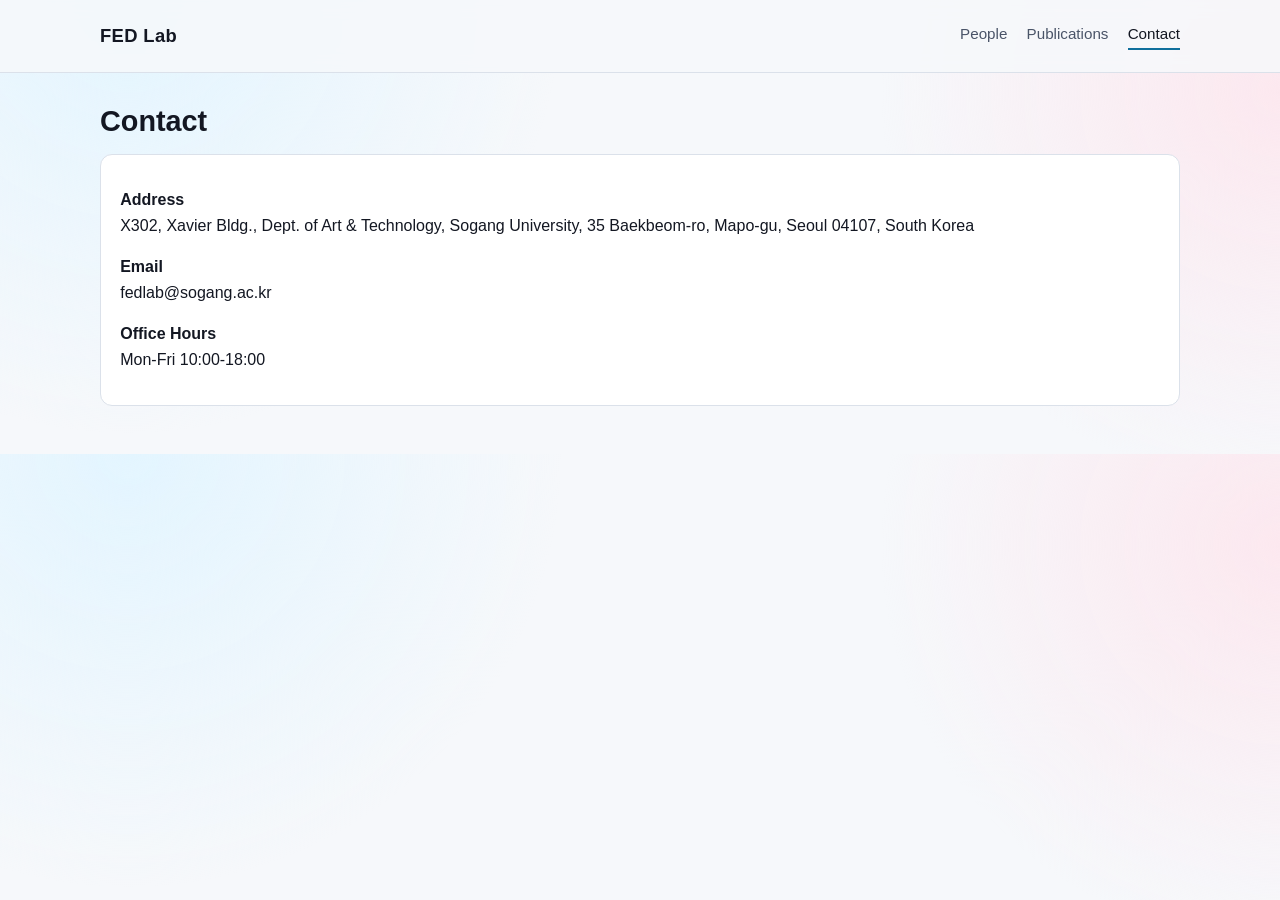
==== contact.html @ fdc89ba4 "Initial FED Lab homepage template" ====
<!DOCTYPE html>
<html lang="en">
  <head>
    <meta charset="UTF-8" />
    <meta name="viewport" content="width=device-width, initial-scale=1.0" />
    <title>FED Lab | Contact</title>
    <link rel="stylesheet" href="./styles.css" />
  </head>
  <body>
    <header class="site-header">
      <div class="container nav-wrap">
        <a class="brand" href="./index.html">FED Lab</a>
        <nav class="nav">
          <a href="./people.html">People</a>
          <a href="./publications.html">Publications</a>
          <a class="active" href="./contact.html">Contact</a>
        </nav>
      </div>
    </header>

    <main class="section">
      <div class="container">
        <h1 class="section-title">Contact</h1>
        <div class="list-card">
          <p>
            <strong>Address</strong><br />
            X302, Xavier Bldg., Dept. of Art &amp; Technology, Sogang
            University, 35 Baekbeom-ro, Mapo-gu, Seoul 04107, South Korea
          </p>
          <p><strong>Email</strong><br />fedlab@sogang.ac.kr</p>
          <p><strong>Office Hours</strong><br />Mon-Fri 10:00-18:00</p>
        </div>
      </div>
    </main>
  </body>
</html>
---- styles.css ----
:root {
  --bg: #f6f8fb;
  --paper: #ffffff;
  --ink: #131722;
  --muted: #4a5468;
  --line: #dbe1ea;
  --accent: #0f6f9c;
  --accent-soft: #e8f6fc;
}

* {
  box-sizing: border-box;
}

body {
  margin: 0;
  font-family: "Pretendard", "Noto Sans KR", "Apple SD Gothic Neo", sans-serif;
  color: var(--ink);
  background:
    radial-gradient(circle at 10% 0%, #e3f5ff 0%, transparent 35%),
    radial-gradient(circle at 100% 20%, #fce8ef 0%, transparent 30%),
    var(--bg);
  line-height: 1.6;
}

a {
  color: inherit;
  text-decoration: none;
}

.container {
  width: min(1080px, 92vw);
  margin: 0 auto;
}

.site-header {
  position: sticky;
  top: 0;
  z-index: 10;
  backdrop-filter: blur(8px);
  background-color: rgba(246, 248, 251, 0.85);
  border-bottom: 1px solid var(--line);
}

.nav-wrap {
  display: flex;
  align-items: center;
  justify-content: space-between;
  min-height: 72px;
}

.brand {
  font-size: 1.15rem;
  font-weight: 700;
  letter-spacing: 0.02em;
}

.nav {
  display: flex;
  gap: 1.2rem;
  font-size: 0.95rem;
}

.nav a {
  color: var(--muted);
  padding-bottom: 2px;
}

.nav a.active,
.nav a:hover {
  color: var(--ink);
  border-bottom: 2px solid var(--accent);
}

.hero {
  padding: 4rem 0 2rem;
}

.hero-grid {
  display: grid;
  grid-template-columns: 1.2fr 1fr;
  gap: 1.2rem;
}

.eyebrow {
  color: var(--accent);
  font-weight: 700;
  margin: 0;
}

h1 {
  font-size: clamp(2rem, 3.2vw, 3.2rem);
  line-height: 1.15;
  margin: 0.5rem 0 1rem;
}

.lead {
  color: var(--muted);
  max-width: 60ch;
}

.hero-card {
  background: linear-gradient(140deg, var(--paper) 0%, #f9fdff 100%);
  border: 1px solid var(--line);
  border-radius: 14px;
  padding: 1.2rem 1.2rem;
  box-shadow: 0 14px 28px rgba(25, 41, 65, 0.06);
}

.hero-actions {
  display: flex;
  gap: 0.8rem;
  margin-top: 1.2rem;
}

.btn {
  display: inline-block;
  border-radius: 999px;
  padding: 0.65rem 1rem;
  font-weight: 600;
  font-size: 0.92rem;
}

.btn-primary {
  background: var(--accent);
  color: #fff;
}

.btn-outline {
  background: var(--accent-soft);
  color: var(--accent);
}

.section {
  padding: 2rem 0 3rem;
}

.section-title {
  font-size: 1.8rem;
  margin: 0 0 1rem;
}

.cards {
  display: grid;
  grid-template-columns: repeat(3, minmax(0, 1fr));
  gap: 0.9rem;
}

.card {
  background: var(--paper);
  border: 1px solid var(--line);
  border-radius: 12px;
  padding: 1rem;
}

.list-card {
  background: var(--paper);
  border: 1px solid var(--line);
  border-radius: 12px;
  padding: 1rem 1.2rem;
}

.pub-list {
  padding-left: 1rem;
}

.pub-list li {
  margin-bottom: 0.6rem;
}

.site-footer {
  border-top: 1px solid var(--line);
  background: #fff;
}

.footer-grid {
  padding: 1.2rem 0 1.6rem;
  color: var(--muted);
  font-size: 0.92rem;
}

@media (max-width: 860px) {
  .hero-grid {
    grid-template-columns: 1fr;
  }

  .cards {
    grid-template-columns: 1fr;
  }

  .nav {
    font-size: 0.9rem;
    gap: 0.8rem;
  }
}
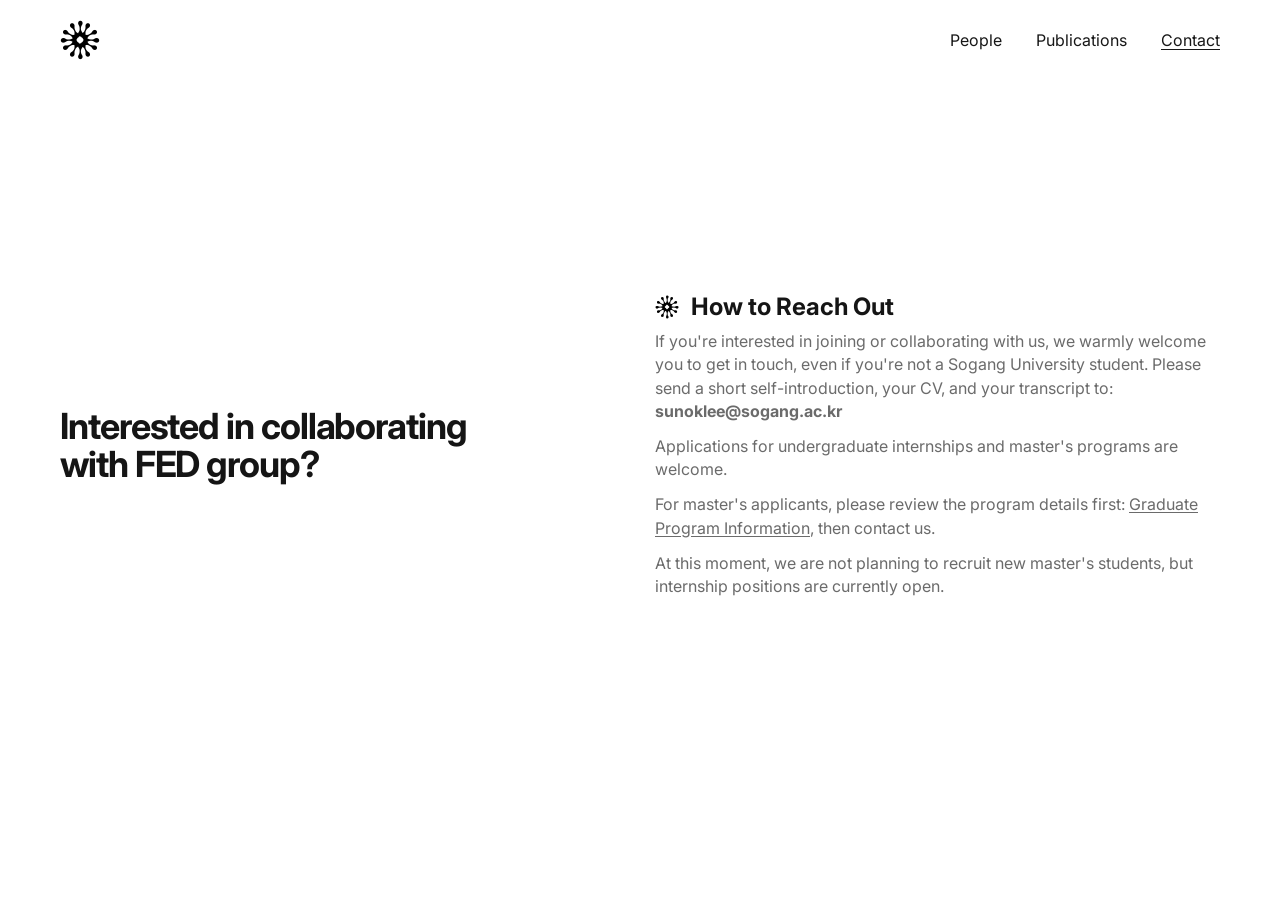
==== commit b062beac: "Update layout, publications, and contact page" ====
--- a/contact.html
+++ b/contact.html
@@ -3,34 +3,71 @@
   <head>
     <meta charset="UTF-8" />
     <meta name="viewport" content="width=device-width, initial-scale=1.0" />
-    <title>FED Lab | Contact</title>
+    <title>FED Group | Contact</title>
+    <link rel="icon" type="image/png" href="./assets/favicon.png" />
+    <link
+      rel="stylesheet"
+      href="https://fonts.googleapis.com/css2?family=Inter:wght@400;500;600&display=swap"
+    />
     <link rel="stylesheet" href="./styles.css" />
   </head>
   <body>
-    <header class="site-header">
-      <div class="container nav-wrap">
-        <a class="brand" href="./index.html">FED Lab</a>
+    <div class="page-shell">
+      <header class="site-header">
+        <a class="logo-link" href="./index.html" aria-label="Go to homepage">
+          <img
+            class="logo-mark"
+            src="./assets/logo1.png"
+            alt="FED group symbol"
+          />
+        </a>
         <nav class="nav">
           <a href="./people.html">People</a>
           <a href="./publications.html">Publications</a>
           <a class="active" href="./contact.html">Contact</a>
         </nav>
-      </div>
-    </header>
+      </header>
 
-    <main class="section">
-      <div class="container">
-        <h1 class="section-title">Contact</h1>
-        <div class="list-card">
-          <p>
-            <strong>Address</strong><br />
-            X302, Xavier Bldg., Dept. of Art &amp; Technology, Sogang
-            University, 35 Baekbeom-ro, Mapo-gu, Seoul 04107, South Korea
-          </p>
-          <p><strong>Email</strong><br />fedlab@sogang.ac.kr</p>
-          <p><strong>Office Hours</strong><br />Mon-Fri 10:00-18:00</p>
+      <main class="section page-content">
+        <div class="contact-layout">
+          <h1 class="contact-lede">
+            Interested in collaborating<br />
+            <span class="contact-line-two">with FED group?</span>
+          </h1>
+          <section class="contact-card">
+            <div class="contact-card-head">
+              <img src="./assets/logo1.png" alt="" class="contact-card-icon" />
+              <h2>How to Reach Out</h2>
+            </div>
+            <div class="contact-copy">
+              <p>
+                If you're interested in joining or collaborating with us, we
+                warmly welcome you to get in touch, even if you're not a Sogang
+                University student. Please send a short self-introduction, your
+                CV, and your transcript to: <strong>sunoklee@sogang.ac.kr</strong>
+              </p>
+              <p>
+                Applications for undergraduate internships and master's programs
+                are welcome.
+              </p>
+              <p>
+                For master's applicants, please review the program details
+                first:
+                <a
+                  href="https://creative.sogang.ac.kr/academics/academics_graduate-program-cloned-30309/"
+                  target="_blank"
+                  rel="noopener noreferrer"
+                  >Graduate Program Information</a
+                >, then contact us.
+              </p>
+              <p>
+                At this moment, we are not planning to recruit new master's
+                students, but internship positions are currently open.
+              </p>
+            </div>
+          </section>
         </div>
-      </div>
-    </main>
+      </main>
+    </div>
   </body>
 </html>
--- a/styles.css
+++ b/styles.css
@@ -1,11 +1,9 @@
 :root {
-  --bg: #f6f8fb;
-  --paper: #ffffff;
-  --ink: #131722;
-  --muted: #4a5468;
-  --line: #dbe1ea;
-  --accent: #0f6f9c;
-  --accent-soft: #e8f6fc;
+  --bg: #ffffff;
+  --panel: #ffffff;
+  --ink: #151515;
+  --muted: #6b6b6b;
+  --line: #d9d9d9;
 }
 
 * {
@@ -14,182 +12,423 @@
 
 body {
   margin: 0;
-  font-family: "Pretendard", "Noto Sans KR", "Apple SD Gothic Neo", sans-serif;
+  min-height: 100vh;
+  font-family: "Inter", "Noto Sans KR", sans-serif;
+  font-size: 16px;
   color: var(--ink);
-  background:
-    radial-gradient(circle at 10% 0%, #e3f5ff 0%, transparent 35%),
-    radial-gradient(circle at 100% 20%, #fce8ef 0%, transparent 30%),
-    var(--bg);
-  line-height: 1.6;
+  background: var(--bg);
+}
+
+html,
+body,
+button,
+input,
+select,
+textarea {
+  font-family: "Inter", "Noto Sans KR", sans-serif;
 }
 
 a {
+  text-decoration: none;
   color: inherit;
-  text-decoration: none;
-}
-
-.container {
-  width: min(1080px, 92vw);
+}
+
+.page-shell {
+  width: 100%;
+  max-width: 1200px;
   margin: 0 auto;
+  background: var(--panel);
+  border: 0;
+  border-radius: 0;
+  padding: 20px 20px 14px;
+  min-height: 100vh;
+  display: flex;
+  flex-direction: column;
 }
 
 .site-header {
-  position: sticky;
-  top: 0;
-  z-index: 10;
-  backdrop-filter: blur(8px);
-  background-color: rgba(246, 248, 251, 0.85);
-  border-bottom: 1px solid var(--line);
-}
-
-.nav-wrap {
   display: flex;
   align-items: center;
   justify-content: space-between;
-  min-height: 72px;
-}
-
-.brand {
-  font-size: 1.15rem;
+}
+
+.logo-mark {
+  width: 40px;
+  height: 40px;
+  object-fit: contain;
+}
+
+.logo-link {
+  display: inline-flex;
+}
+
+.nav {
+  display: flex;
+  gap: 34px;
+}
+
+.nav a {
+  font-size: 16px;
+  color: #171717;
+}
+
+.nav a:hover {
+  text-decoration: underline;
+  text-underline-offset: 3px;
+}
+
+.nav a.active {
+  text-decoration: underline;
+  text-underline-offset: 3px;
+}
+
+.home-main {
+  min-height: 600px;
+  flex: 1;
+}
+
+.hero {
+  padding-top: 110px;
+  display: grid;
+  grid-template-columns: 1fr 1fr;
+  gap: 38px;
+  align-items: start;
+}
+
+.hero-title {
+  margin: 0;
+  max-width: 410px;
+  font-size: clamp(56px, 6vw, 90px);
+  line-height: 0.93;
+  letter-spacing: -0.02em;
   font-weight: 700;
-  letter-spacing: 0.02em;
-}
-
-.nav {
-  display: flex;
-  gap: 1.2rem;
-  font-size: 0.95rem;
-}
-
-.nav a {
-  color: var(--muted);
-  padding-bottom: 2px;
-}
-
-.nav a.active,
-.nav a:hover {
-  color: var(--ink);
-  border-bottom: 2px solid var(--accent);
-}
-
-.hero {
-  padding: 4rem 0 2rem;
-}
-
-.hero-grid {
+}
+
+.hero-wordmark {
+  width: min(100%, 500px);
+  height: auto;
+  display: block;
+}
+
+.hero-right p {
+  margin: 138px 0 0;
+  font-size: 16px;
+  color: var(--muted);
+  line-height: 1.45;
+}
+
+.site-footer {
+  margin-top: auto;
+  padding-top: 17px;
+  border-top: 0;
+  display: flex;
+  flex-direction: column;
+  align-items: flex-start;
+  gap: 10px;
+}
+
+.footer-icons {
+  width: 84px;
+  height: auto;
+  object-fit: contain;
+}
+
+.footer-text {
+  margin: 0;
+  font-size: 16px;
+  color: var(--muted);
+  line-height: 1.35;
+}
+
+.section {
+  width: 100%;
+  margin: 0;
+  padding: 28px 0 0;
+  background: var(--panel);
+  border: 0;
+  border-radius: 0;
+}
+
+.section-title {
+  margin: 0 0 18px;
+  font-size: 16px;
+  font-weight: 600;
+}
+
+.page-content {
+  padding-top: 26px;
+  flex: 1;
+}
+
+.tab-gap {
+  padding-top: 62px;
+}
+
+.pubs-wrap {
+  display: flex;
+  flex-direction: column;
+  gap: 28px;
+  max-width: 980px;
+  margin: 0 auto;
+  width: 100%;
+}
+
+.pub-year {
+  border-top: 0;
+  padding-top: 0;
+  display: block;
+}
+
+.pub-year h2 {
+  margin: 0 0 14px;
+  font-size: 20px;
+  font-weight: 700;
+}
+
+.pub-year ul {
+  margin: 0;
+  padding: 0;
+  list-style: none;
+}
+
+.pub-year li {
+  margin: 0;
+  color: #323232;
+  font-size: 16px;
+  line-height: 1.48;
+}
+
+.pub-entry {
+  margin: 0 0 18px;
+}
+
+.pub-entry:last-child {
+  margin-bottom: 0;
+}
+
+.pub-entry-title,
+.pub-entry-authors,
+.pub-entry-venue {
+  margin: 0 0 4px;
+  font-size: 16px;
+  line-height: 1.45;
+}
+
+.pub-entry-title {
+  font-weight: 600;
+}
+
+.pub-entry-authors {
+  color: #222;
+}
+
+.pub-entry-venue {
+  color: var(--muted);
+  margin-bottom: 0;
+}
+
+.pub-source {
+  margin-top: 8px;
+  color: var(--muted);
+  font-size: 16px;
+}
+
+.people-grid {
   display: grid;
-  grid-template-columns: 1.2fr 1fr;
-  gap: 1.2rem;
-}
-
-.eyebrow {
-  color: var(--accent);
+  grid-template-columns: repeat(4, minmax(160px, 220px));
+  justify-content: center;
+  gap: 20px;
+}
+
+.member-card {
+  width: 100%;
+  text-align: center;
+}
+
+.member-card h3 {
+  margin: 6px 0 3px;
+  font-size: 16px;
   font-weight: 700;
-  margin: 0;
-}
-
-h1 {
-  font-size: clamp(2rem, 3.2vw, 3.2rem);
-  line-height: 1.15;
-  margin: 0.5rem 0 1rem;
-}
-
-.lead {
-  color: var(--muted);
-  max-width: 60ch;
-}
-
-.hero-card {
-  background: linear-gradient(140deg, var(--paper) 0%, #f9fdff 100%);
-  border: 1px solid var(--line);
-  border-radius: 14px;
-  padding: 1.2rem 1.2rem;
-  box-shadow: 0 14px 28px rgba(25, 41, 65, 0.06);
-}
-
-.hero-actions {
-  display: flex;
-  gap: 0.8rem;
-  margin-top: 1.2rem;
-}
-
-.btn {
-  display: inline-block;
-  border-radius: 999px;
-  padding: 0.65rem 1rem;
-  font-weight: 600;
-  font-size: 0.92rem;
-}
-
-.btn-primary {
-  background: var(--accent);
-  color: #fff;
-}
-
-.btn-outline {
-  background: var(--accent-soft);
-  color: var(--accent);
-}
-
-.section {
-  padding: 2rem 0 3rem;
-}
-
-.section-title {
-  font-size: 1.8rem;
-  margin: 0 0 1rem;
+}
+
+.member-card p {
+  margin: 0;
+  color: var(--muted);
+  font-size: 16px;
+}
+
+.member-photo {
+  width: 82%;
+  aspect-ratio: 1 / 1;
+  border: 1px solid #cfcfcf;
+  background: #fafafa;
+  margin: 0 auto;
+}
+
+.member-photo.empty {
+  background: linear-gradient(135deg, #f4f4f4 0%, #fcfcfc 100%);
+}
+
+.contact-layout {
+  display: grid;
+  grid-template-columns: 1fr 1fr;
+  gap: 30px;
+  align-items: center;
+  min-height: calc(100vh - 180px);
+}
+
+.contact-lede {
+  margin: 0;
+  max-width: 620px;
+  font-size: 36px;
+  line-height: 1.05;
+  font-weight: 700;
+  letter-spacing: -0.03em;
+}
+
+.contact-line-two {
+  white-space: nowrap;
+}
+
+
+.contact-card {
+  background: transparent;
+  border-radius: 0;
+  padding: 0;
+}
+
+.contact-card-head {
+  display: flex;
+  align-items: center;
+  gap: 12px;
+  margin-bottom: 10px;
+}
+
+.contact-card-icon {
+  width: 24px;
+  height: 24px;
+  object-fit: contain;
+}
+
+.contact-card h2 {
+  margin: 0;
+  font-size: 24px;
+  line-height: 1.1;
+  font-weight: 700;
+}
+
+.contact-copy p {
+  margin: 0 0 12px;
+  color: var(--muted);
+  font-size: 16px;
+  line-height: 1.45;
+}
+
+.contact-copy p:last-child {
+  margin-bottom: 0;
+}
+
+.contact-copy a {
+  text-decoration: underline;
+  text-underline-offset: 2px;
 }
 
 .cards {
   display: grid;
   grid-template-columns: repeat(3, minmax(0, 1fr));
-  gap: 0.9rem;
-}
-
-.card {
-  background: var(--paper);
+  gap: 14px;
+}
+
+.card,
+.list-card {
   border: 1px solid var(--line);
-  border-radius: 12px;
-  padding: 1rem;
-}
-
-.list-card {
-  background: var(--paper);
-  border: 1px solid var(--line);
-  border-radius: 12px;
-  padding: 1rem 1.2rem;
-}
-
-.pub-list {
-  padding-left: 1rem;
-}
-
-.pub-list li {
-  margin-bottom: 0.6rem;
-}
-
-.site-footer {
-  border-top: 1px solid var(--line);
-  background: #fff;
-}
-
-.footer-grid {
-  padding: 1.2rem 0 1.6rem;
-  color: var(--muted);
-  font-size: 0.92rem;
-}
-
-@media (max-width: 860px) {
-  .hero-grid {
+  border-radius: 10px;
+  padding: 14px;
+  background: #fbfbfb;
+}
+
+@media (max-width: 900px) {
+  .page-shell,
+  .section {
+    margin: 0 auto;
+    padding: 13px 14px 0;
+  }
+
+  .nav {
+    gap: 14px;
+  }
+
+  .nav a {
+    font-size: 16px;
+  }
+
+  .home-main {
+    min-height: unset;
+  }
+
+  .hero {
+    padding-top: 46px;
     grid-template-columns: 1fr;
+    gap: 16px;
+  }
+
+  .hero-right p {
+    margin-top: 0;
+    font-size: 16px;
+  }
+
+  .site-footer {
+    gap: 12px;
+  }
+
+  .footer-text {
+    font-size: 15px;
   }
 
   .cards {
     grid-template-columns: 1fr;
   }
 
-  .nav {
-    font-size: 0.9rem;
-    gap: 0.8rem;
-  }
-}
+  .people-grid {
+    grid-template-columns: repeat(2, minmax(160px, 220px));
+    justify-content: center;
+    gap: 14px;
+  }
+
+  .member-card {
+    max-width: 100%;
+  }
+
+  .member-photo {
+    width: 80%;
+  }
+
+  .pub-year {
+    display: block;
+  }
+
+  .contact-layout {
+    grid-template-columns: 1fr;
+    min-height: auto;
+    gap: 18px;
+  }
+
+  .contact-lede {
+    max-width: none;
+    font-size: 30px;
+  }
+
+  .contact-card {
+    padding: 0;
+  }
+
+  .contact-card h2 {
+    font-size: 24px;
+  }
+}
+
+@media (max-width: 680px) {
+  .people-grid {
+    grid-template-columns: 1fr;
+  }
+}
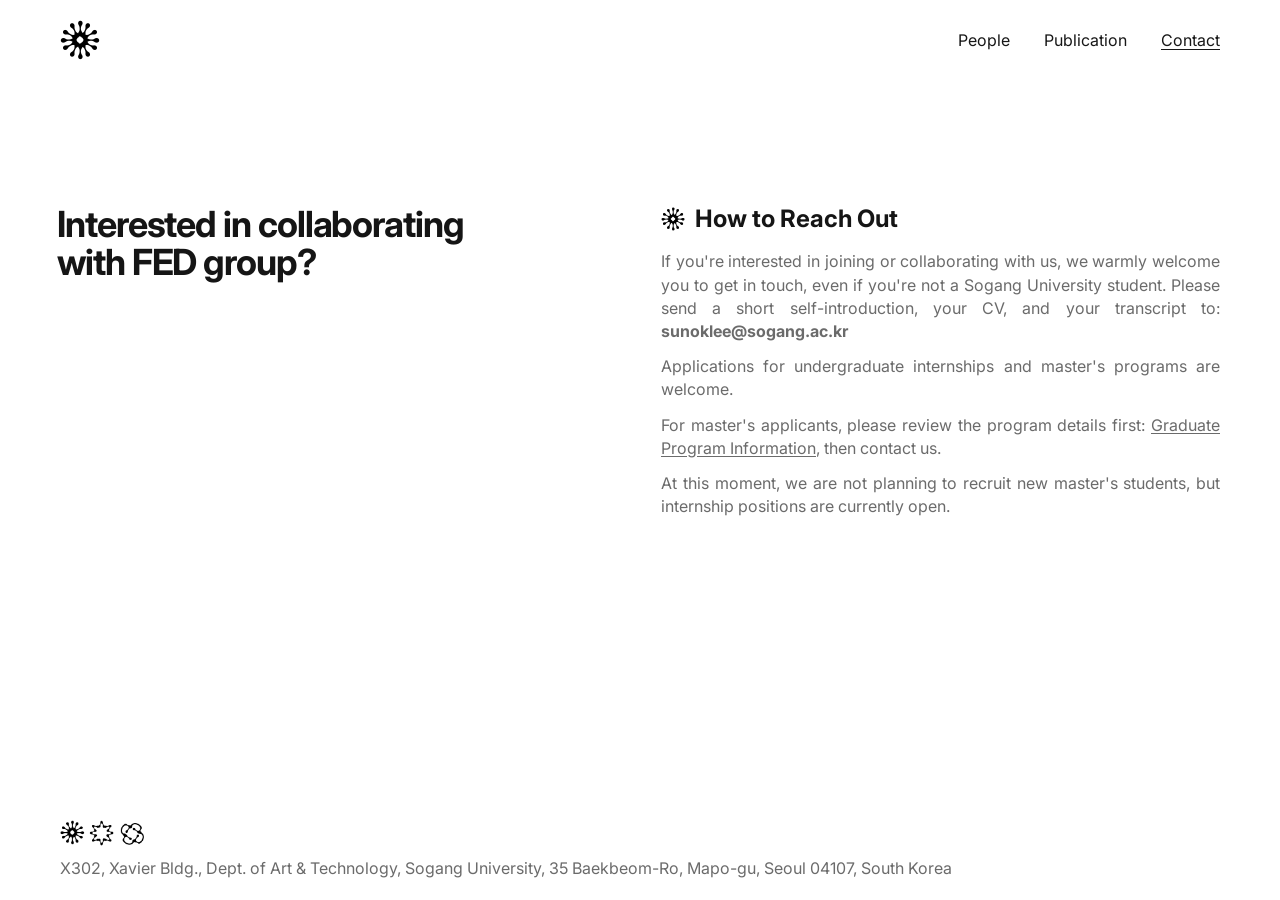
==== commit 9de5f845: "Rename header label to Publication" ====
--- a/contact.html
+++ b/contact.html
@@ -23,51 +23,62 @@
         </a>
         <nav class="nav">
           <a href="./people.html">People</a>
-          <a href="./publications.html">Publications</a>
+          <a href="./publications.html">Publication</a>
           <a class="active" href="./contact.html">Contact</a>
         </nav>
       </header>
 
-      <main class="section page-content">
-        <div class="contact-layout">
-          <h1 class="contact-lede">
-            Interested in collaborating<br />
-            <span class="contact-line-two">with FED group?</span>
-          </h1>
-          <section class="contact-card">
-            <div class="contact-card-head">
+      <main class="home-main contact-main">
+        <section class="contact-hero">
+          <div>
+            <h1 class="contact-lede">
+              <span class="contact-line-one">Interested in collaborating</span>
+              <span class="contact-line-two">with FED group?</span>
+            </h1>
+          </div>
+          <div class="contact-copy">
+            <h2 class="contact-reach-title">
               <img src="./assets/logo1.png" alt="" class="contact-card-icon" />
-              <h2>How to Reach Out</h2>
-            </div>
-            <div class="contact-copy">
-              <p>
-                If you're interested in joining or collaborating with us, we
-                warmly welcome you to get in touch, even if you're not a Sogang
-                University student. Please send a short self-introduction, your
-                CV, and your transcript to: <strong>sunoklee@sogang.ac.kr</strong>
-              </p>
-              <p>
-                Applications for undergraduate internships and master's programs
-                are welcome.
-              </p>
-              <p>
-                For master's applicants, please review the program details
-                first:
-                <a
-                  href="https://creative.sogang.ac.kr/academics/academics_graduate-program-cloned-30309/"
-                  target="_blank"
-                  rel="noopener noreferrer"
-                  >Graduate Program Information</a
-                >, then contact us.
-              </p>
-              <p>
-                At this moment, we are not planning to recruit new master's
-                students, but internship positions are currently open.
-              </p>
-            </div>
-          </section>
-        </div>
+              How to Reach Out
+            </h2>
+            <p>
+              If you're interested in joining or collaborating with us, we
+              warmly welcome you to get in touch, even if you're not a Sogang
+              University student. Please send a short self-introduction, your
+              CV, and your transcript to: <strong>sunoklee@sogang.ac.kr</strong>
+            </p>
+            <p>
+              Applications for undergraduate internships and master's programs
+              are welcome.
+            </p>
+            <p>
+              For master's applicants, please review the program details first:
+              <a
+                href="https://creative.sogang.ac.kr/academics/academics_graduate-program-cloned-30309/"
+                target="_blank"
+                rel="noopener noreferrer"
+                >Graduate Program Information</a
+              >, then contact us.
+            </p>
+            <p>
+              At this moment, we are not planning to recruit new master's
+              students, but internship positions are currently open.
+            </p>
+          </div>
+        </section>
       </main>
+
+      <footer class="site-footer">
+        <img
+          class="footer-icons"
+          src="./assets/logo2.png"
+          alt="FED symbols"
+        />
+        <p class="footer-text">
+          X302, Xavier Bldg., Dept. of Art &amp; Technology, Sogang University,
+          35 Baekbeom-Ro, Mapo-gu, Seoul 04107, South Korea
+        </p>
+      </footer>
     </div>
   </body>
 </html>
--- a/styles.css
+++ b/styles.css
@@ -4,10 +4,20 @@
   --ink: #151515;
   --muted: #6b6b6b;
   --line: #d9d9d9;
+  --shell-pad-top: 20px;
+  --shell-pad-x: 20px;
+  --shell-pad-bottom: 20px;
+  --home-edge-gap: clamp(56px, 8vh, 92px);
+  --home-section-gap: clamp(52px, 8vh, 84px);
+  --footer-gap: 22px;
 }
 
 * {
   box-sizing: border-box;
+}
+
+img {
+  max-width: 100%;
 }
 
 body {
@@ -40,7 +50,7 @@
   background: var(--panel);
   border: 0;
   border-radius: 0;
-  padding: 20px 20px 14px;
+  padding: var(--shell-pad-top) var(--shell-pad-x) var(--shell-pad-bottom);
   min-height: 100vh;
   display: flex;
   flex-direction: column;
@@ -83,8 +93,15 @@
 }
 
 .home-main {
-  min-height: 600px;
   flex: 1;
+  min-height: 0;
+  padding-top: var(--home-edge-gap);
+  padding-bottom: var(--home-edge-gap);
+}
+
+.contact-main {
+  min-height: unset;
+  padding-bottom: 36px;
 }
 
 .hero {
@@ -117,8 +134,131 @@
   line-height: 1.45;
 }
 
+.home-hero,
+.home-explore {
+  display: grid;
+  grid-template-columns: 356px 128px minmax(0, 1fr);
+  align-items: start;
+  column-gap: 0;
+}
+
+.home-hero {
+  padding-top: 0;
+}
+
+.home-hero-wordmark {
+  padding-top: 0;
+}
+
+.home-wordmark-image {
+  width: min(100%, 356px);
+  height: auto;
+  display: block;
+}
+
+.home-hero-line,
+.home-explore-line {
+  padding-top: 6px;
+  display: flex;
+  justify-content: center;
+}
+
+.home-hero-line img,
+.home-explore-line img {
+  width: 79px;
+  height: auto;
+  display: block;
+}
+
+.home-hero-copy p {
+  margin: 0;
+  color: var(--muted);
+  font-size: 16px;
+  line-height: 1.45;
+  text-align: justify;
+}
+
+.home-explore {
+  margin-top: var(--home-edge-gap);
+}
+
+.home-explore-question h2,
+.home-explore-copy h2 {
+  margin: 0;
+  font-size: 16px;
+  line-height: 1.45;
+  font-weight: 500;
+  color: var(--ink);
+}
+
+.home-explore-question h2 {
+  max-width: 364px;
+}
+
+.home-diagram-image {
+  display: block;
+  width: min(100%, 315px);
+  height: auto;
+  margin-top: 28px;
+}
+
+.home-explore-copy {
+  padding-top: 2px;
+}
+
+.home-explore-item {
+  margin-top: 24px;
+}
+
+.home-explore-item h3 {
+  margin: 0;
+  display: flex;
+  align-items: flex-start;
+  gap: 10px;
+  font-size: 16px;
+  line-height: 1.45;
+  font-weight: 500;
+}
+
+.home-explore-item h3 img {
+  width: 16px;
+  height: 16px;
+  margin-top: 3px;
+  object-fit: contain;
+  flex: 0 0 auto;
+}
+
+.home-explore-item p {
+  margin: 4px 0 0 26px;
+  color: var(--muted);
+  font-size: 16px;
+  line-height: 1.45;
+  text-align: justify;
+}
+
+.home-explore-item-goal h3 {
+  font-weight: 500;
+}
+
+.site-footer-home {
+  border-top: 1px solid #ececec;
+  padding-top: var(--footer-gap);
+  flex-direction: row;
+  align-items: center;
+  gap: 28px;
+}
+
+.site-footer-home .footer-icons {
+  width: 104px;
+}
+
+.site-footer-home .footer-text {
+  max-width: none;
+  white-space: nowrap;
+  font-size: clamp(10px, 1.28vw, 16px);
+}
+
 .site-footer {
-  margin-top: auto;
   padding-top: 17px;
   border-top: 0;
   display: flex;
@@ -161,7 +301,7 @@
 }
 
 .tab-gap {
-  padding-top: 62px;
+  padding-top: 78px;
 }
 
 .pubs-wrap {
@@ -251,6 +391,56 @@
   font-weight: 700;
 }
 
+.member-card h3 a {
+  text-decoration: none;
+  text-underline-offset: 3px;
+  transition: text-decoration-color 140ms ease, opacity 140ms ease;
+}
+
+.member-card h3 a:hover,
+.member-card h3 a:focus-visible {
+  text-decoration: underline;
+}
+
+.member-card h3 a:focus-visible {
+  outline: none;
+  opacity: 0.8;
+}
+
+@media (max-width: 680px) {
+  .page-shell {
+    --shell-pad-top: 18px;
+    --shell-pad-x: 16px;
+    --shell-pad-bottom: 18px;
+    --home-edge-gap: 42px;
+    --home-section-gap: 38px;
+    --footer-gap: 18px;
+  }
+
+  .site-header {
+    align-items: flex-start;
+    gap: 18px;
+  }
+
+  .nav {
+    gap: 18px;
+    flex-wrap: wrap;
+    justify-content: flex-end;
+  }
+
+  .hero {
+    padding-top: 48px;
+  }
+
+  .hero-wordmark {
+    width: min(100%, 300px);
+  }
+
+  .footer-text {
+    font-size: 15px;
+  }
+}
+
 .member-card p {
   margin: 0;
   color: var(--muted);
@@ -263,65 +453,71 @@
   border: 1px solid #cfcfcf;
   background: #fafafa;
   margin: 0 auto;
+  overflow: hidden;
 }
 
 .member-photo.empty {
   background: linear-gradient(135deg, #f4f4f4 0%, #fcfcfc 100%);
 }
 
-.contact-layout {
+.member-photo img {
+  width: 100%;
+  height: 100%;
+  object-fit: cover;
+  display: block;
+}
+
+.contact-hero {
+  padding-top: 74px;
   display: grid;
   grid-template-columns: 1fr 1fr;
-  gap: 30px;
-  align-items: center;
-  min-height: calc(100vh - 180px);
+  gap: 42px;
+  align-items: start;
 }
 
 .contact-lede {
-  margin: 0;
-  max-width: 620px;
+  margin: 0 0 0 -3px;
+  max-width: 560px;
   font-size: 36px;
   line-height: 1.05;
   font-weight: 700;
   letter-spacing: -0.03em;
-}
-
+  padding-left: 0;
+}
+
+.contact-line-one,
 .contact-line-two {
+  display: block;
   white-space: nowrap;
 }
 
 
-.contact-card {
-  background: transparent;
-  border-radius: 0;
-  padding: 0;
-}
-
-.contact-card-head {
-  display: flex;
-  align-items: center;
-  gap: 12px;
-  margin-bottom: 10px;
-}
-
-.contact-card-icon {
-  width: 24px;
-  height: 24px;
-  object-fit: contain;
-}
-
-.contact-card h2 {
-  margin: 0;
+.contact-copy p {
+  margin: 0 0 12px;
+  color: var(--muted);
+  font-size: 16px;
+  line-height: 1.45;
+  text-align: justify;
+}
+
+.contact-copy {
+  margin-top: 0;
+}
+
+.contact-reach-title {
+  margin: 0 0 18px;
   font-size: 24px;
   line-height: 1.1;
   font-weight: 700;
-}
-
-.contact-copy p {
-  margin: 0 0 12px;
-  color: var(--muted);
-  font-size: 16px;
-  line-height: 1.45;
+  color: var(--ink);
+  display: inline-flex;
+  align-items: center;
+  gap: 10px;
+}
+
+.contact-reach-title .contact-card-icon {
+  width: 1em;
+  height: 1em;
 }
 
 .contact-copy p:last-child {
@@ -348,33 +544,71 @@
 }
 
 @media (max-width: 900px) {
-  .page-shell,
+  .page-shell {
+    margin: 0 auto;
+  }
+
   .section {
     margin: 0 auto;
-    padding: 13px 14px 0;
+    padding: 10px 0 0;
+  }
+
+  .section.tab-gap {
+    padding-top: 96px;
   }
 
   .nav {
-    gap: 14px;
+    gap: 12px;
   }
 
   .nav a {
-    font-size: 16px;
+    font-size: 15px;
   }
 
   .home-main {
     min-height: unset;
   }
 
-  .hero {
-    padding-top: 46px;
+  .home-hero,
+  .home-explore {
     grid-template-columns: 1fr;
-    gap: 16px;
-  }
-
-  .hero-right p {
-    margin-top: 0;
-    font-size: 16px;
+    row-gap: 18px;
+  }
+
+  .home-hero-line,
+  .home-explore-line {
+    display: none;
+  }
+
+  .home-hero-copy p,
+  .home-explore-copy,
+  .home-explore-question h2 {
+    max-width: none;
+  }
+
+  .home-hero-copy p,
+  .home-explore-item p {
+    text-align: left;
+  }
+
+  .home-diagram-image {
+    width: min(100%, 280px);
+    margin-top: 22px;
+  }
+
+  .site-footer-home {
+    flex-direction: column;
+    align-items: flex-start;
+    gap: 12px;
+  }
+
+  .site-footer-home .footer-text {
+    white-space: nowrap;
+    font-size: clamp(10px, 1.9vw, 14px);
+  }
+
+  .contact-main {
+    padding-bottom: 26px;
   }
 
   .site-footer {
@@ -382,7 +616,7 @@
   }
 
   .footer-text {
-    font-size: 15px;
+    font-size: 14px;
   }
 
   .cards {
@@ -407,28 +641,142 @@
     display: block;
   }
 
-  .contact-layout {
+  .contact-hero {
+    padding-top: 42px;
     grid-template-columns: 1fr;
-    min-height: auto;
-    gap: 18px;
+    gap: 20px;
   }
 
   .contact-lede {
+    margin-left: 0;
     max-width: none;
-    font-size: 30px;
-  }
-
-  .contact-card {
-    padding: 0;
-  }
-
-  .contact-card h2 {
     font-size: 24px;
+    line-height: 1.1;
+  }
+
+  .contact-copy {
+    margin-top: 0;
+  }
+
+  .contact-reach-title {
+    font-size: 22px;
+    margin-bottom: 14px;
+  }
+
+  .pub-entry {
+    margin-bottom: 16px;
   }
 }
 
 @media (max-width: 680px) {
+  .logo-mark {
+    width: 34px;
+    height: 34px;
+  }
+
+  .nav {
+    gap: 10px;
+  }
+
+  .nav a {
+    font-size: 14px;
+  }
+
+  .home-hero {
+    padding-top: 0;
+  }
+
+  .home-wordmark-image {
+    width: min(100%, 290px);
+  }
+
+  .home-explore {
+    margin-top: var(--home-edge-gap);
+  }
+
+  .home-diagram-image {
+    width: min(100%, 250px);
+  }
+
+  .home-explore-question h2,
+  .home-explore-copy h2,
+  .home-explore-item h3,
+  .home-explore-item p,
+  .home-hero-copy p {
+    font-size: 15px;
+    line-height: 1.42;
+  }
+
+  .site-footer-home .footer-icons {
+    width: 92px;
+  }
+
+  .site-footer-home .footer-text {
+    font-size: clamp(9px, 2.5vw, 12px);
+  }
+
+  .section.tab-gap {
+    padding-top: 92px;
+  }
+
+  .contact-main {
+    padding-bottom: 20px;
+  }
+
   .people-grid {
     grid-template-columns: 1fr;
-  }
-}
+    gap: 18px;
+  }
+
+  .member-photo {
+    width: min(78%, 220px);
+  }
+
+  .pub-year h2 {
+    font-size: 18px;
+    margin-bottom: 10px;
+  }
+
+  .pub-entry-title,
+  .pub-entry-authors,
+  .pub-entry-venue {
+    font-size: 15px;
+    line-height: 1.42;
+  }
+
+  .contact-lede {
+    font-size: 20px;
+    line-height: 1.1;
+  }
+
+  .contact-reach-title {
+    font-size: 20px;
+  }
+
+  .contact-copy p {
+    font-size: 15px;
+    line-height: 1.42;
+  }
+}
+
+@media (max-width: 540px) {
+  .site-header {
+    align-items: flex-start;
+    gap: 10px;
+  }
+
+  .nav {
+    flex-wrap: wrap;
+    justify-content: flex-end;
+    gap: 8px 12px;
+    max-width: 76%;
+  }
+
+  .hero {
+    padding-top: 34px;
+  }
+
+  .hero-wordmark {
+    width: min(100%, 420px);
+  }
+}
